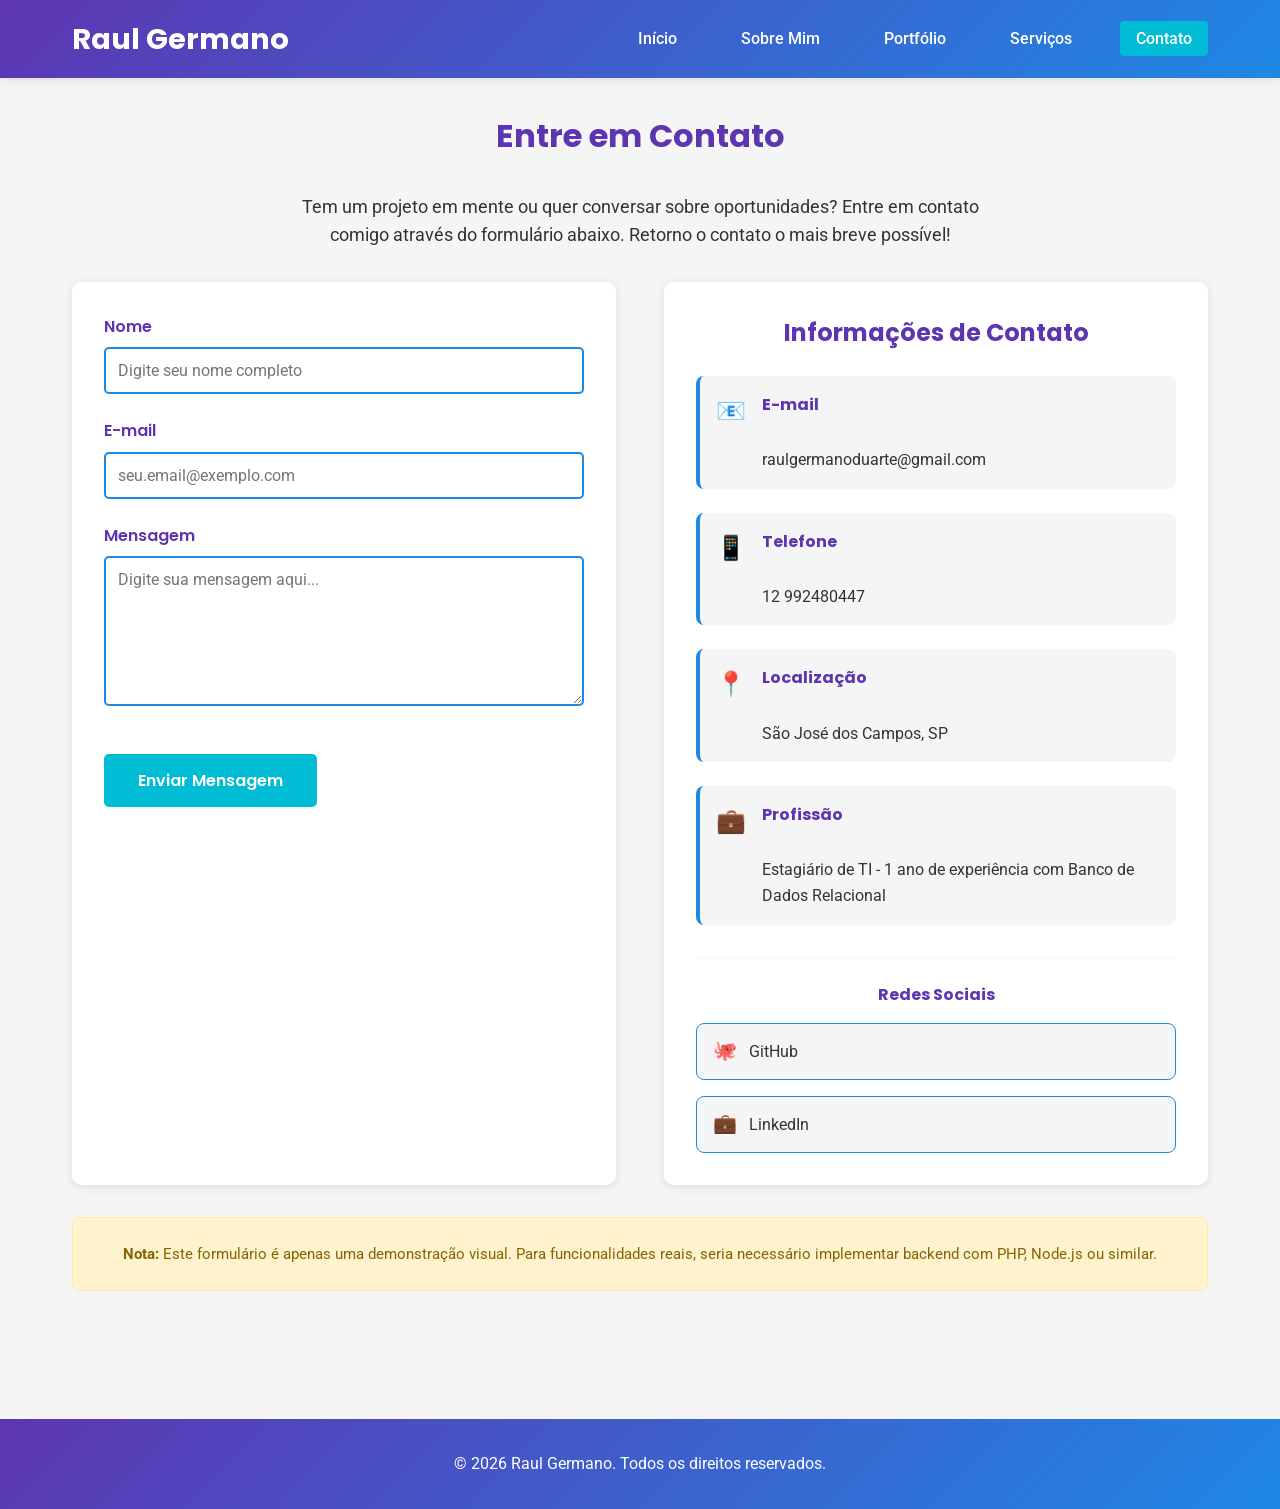
==== pages/contato.html @ ddbc05ea "Passo 5: Criar página Contato com formulário HTML e informações de contato" ====
<!DOCTYPE html>
<html lang="pt-BR">
<head>
    <meta charset="UTF-8">
    <meta name="viewport" content="width=device-width, initial-scale=1.0">
    <title>Contato - Raul Germano</title>
    <link rel="stylesheet" href="../css/style.css">
    <link href="https://fonts.googleapis.com/css2?family=Poppins:wght@400;600;700&family=Roboto:wght@400;500&display=swap" rel="stylesheet">
</head>
<body>
    <!-- Navegação -->
    <nav class="navbar">
        <div class="navbar-container">
            <h1 class="logo">Raul Germano</h1>
            <ul class="nav-menu">
                <li class="nav-item">
                    <a href="../index.html" class="nav-link">Início</a>
                </li>
                <li class="nav-item">
                    <a href="sobre.html" class="nav-link">Sobre Mim</a>
                </li>
                <li class="nav-item">
                    <a href="portfolio.html" class="nav-link">Portfólio</a>
                </li>
                <li class="nav-item">
                    <a href="servicos.html" class="nav-link">Serviços</a>
                </li>
                <li class="nav-item">
                    <a href="contato.html" class="nav-link active">Contato</a>
                </li>
            </ul>
        </div>
    </nav>

    <!-- Conteúdo Principal -->
    <main class="container">
        <section class="contato-section">
            <h1 class="section-title">Entre em Contato</h1>
            <p class="contato-intro">
                Tem um projeto em mente ou quer conversar sobre oportunidades? 
                Entre em contato comigo através do formulário abaixo. 
                Retorno o contato o mais breve possível!
            </p>

            <div class="contato-content">
                <!-- Formulário de Contato -->
                <div class="form-container">
                    <form class="contato-form">
                        <div class="form-group">
                            <label for="nome">Nome</label>
                            <input type="text" id="nome" name="nome" placeholder="Digite seu nome completo" required>
                        </div>

                        <div class="form-group">
                            <label for="email">E-mail</label>
                            <input type="email" id="email" name="email" placeholder="seu.email@exemplo.com" required>
                        </div>

                        <div class="form-group">
                            <label for="mensagem">Mensagem</label>
                            <textarea id="mensagem" name="mensagem" rows="6" placeholder="Digite sua mensagem aqui..." required></textarea>
                        </div>

                        <button type="submit" class="btn btn-submit">Enviar Mensagem</button>
                    </form>
                </div>

                <!-- Informações de Contato -->
                <div class="info-contato">
                    <h3>Informações de Contato</h3>

                    <div class="info-item">
                        <div class="info-icon">📧</div>
                        <div class="info-text">
                            <strong>E-mail</strong><br>
                            raulgermanoduarte@gmail.com
                        </div>
                    </div>

                    <div class="info-item">
                        <div class="info-icon">📱</div>
                        <div class="info-text">
                            <strong>Telefone</strong><br>
                            12 992480447
                        </div>
                    </div>

                    <div class="info-item">
                        <div class="info-icon">📍</div>
                        <div class="info-text">
                            <strong>Localização</strong><br>
                            São José dos Campos, SP
                        </div>
                    </div>

                    <div class="info-item">
                        <div class="info-icon">💼</div>
                        <div class="info-text">
                            <strong>Profissão</strong><br>
                            Estagiário de TI - 1 ano de experiência com Banco de Dados Relacional
                        </div>
                    </div>

                    <!-- Links para Redes Sociais -->
                    <div class="social-links">
                        <h4>Redes Sociais</h4>
                        <div class="social-icons">
                            <a href="https://github.com/Raul-Germano-Rosendo" target="_blank" class="social-link" title="GitHub">
                                <span class="social-icon">🐙</span>
                                GitHub
                            </a>
                            <a href="https://www.linkedin.com/in/raul-germano-rod/" target="_blank" class="social-link" title="LinkedIn">
                                <span class="social-icon">💼</span>
                                LinkedIn
                            </a>
                        </div>
                    </div>
                </div>
            </div>

            <!-- Nota sobre o formulário -->
            <div class="form-note">
                <p><strong>Nota:</strong> Este formulário é apenas uma demonstração visual. 
                Para funcionalidades reais, seria necessário implementar backend com PHP, Node.js ou similar.</p>
            </div>
        </section>
    </main>

    <!-- Rodapé -->
    <footer class="footer">
        <p>&copy; 2026 Raul Germano. Todos os direitos reservados.</p>
    </footer>
</body>
</html>
---- css/style.css ----
/* ===========================
   VARIÁVEIS E CORES
   =========================== */
:root {
    --cor-primaria: #5E35B1;      /* Roxo */
    --cor-secundaria: #1E88E5;    /* Azul */
    --cor-fundo: #F5F5F5;         /* Cinza claro */
    --cor-texto: #333333;         /* Cinza escuro */
    --cor-branco: #FFFFFF;
    --cor-hover: #7E57C2;         /* Roxo mais claro */
    --cor-acento: #00BCD4;        /* Ciano */
}

/* ===========================
   RESET E ESTILOS GLOBAIS
   =========================== */
* {
    margin: 0;
    padding: 0;
    box-sizing: border-box;
}

html {
    scroll-behavior: smooth;
}

body {
    font-family: 'Roboto', sans-serif;
    line-height: 1.6;
    color: var(--cor-texto);
    background-color: var(--cor-fundo);
}

/* ===========================
   NAVEGAÇÃO
   =========================== */
.navbar {
    background: linear-gradient(135deg, var(--cor-primaria) 0%, var(--cor-secundaria) 100%);
    box-shadow: 0 2px 10px rgba(0, 0, 0, 0.1);
    position: sticky;
    top: 0;
    z-index: 100;
}

.navbar-container {
    max-width: 1200px;
    margin: 0 auto;
    padding: 1rem 2rem;
    display: flex;
    justify-content: space-between;
    align-items: center;
}

.logo {
    font-family: 'Poppins', sans-serif;
    font-size: 1.8rem;
    font-weight: 700;
    color: var(--cor-branco);
    text-decoration: none;
}

.nav-menu {
    display: flex;
    list-style: none;
    gap: 2rem;
}

.nav-link {
    color: var(--cor-branco);
    text-decoration: none;
    font-weight: 500;
    transition: all 0.3s ease;
    padding: 0.5rem 1rem;
    border-radius: 4px;
}

.nav-link:hover,
.nav-link.active {
    background-color: var(--cor-acento);
    color: var(--cor-branco);
    transform: translateY(-2px);
}

/* ===========================
   CONTAINER
   =========================== */
.container {
    max-width: 1200px;
    margin: 0 auto;
    padding: 2rem;
}

/* ===========================
   SEÇÃO HERO
   =========================== */
.hero {
    background: linear-gradient(135deg, var(--cor-primaria) 0%, var(--cor-secundaria) 100%);
    color: var(--cor-branco);
    padding: 4rem 2rem;
    border-radius: 10px;
    text-align: center;
    margin-bottom: 3rem;
    box-shadow: 0 4px 15px rgba(0, 0, 0, 0.1);
}

.hero h1 {
    font-family: 'Poppins', sans-serif;
    font-size: 2.5rem;
    font-weight: 700;
    margin-bottom: 1rem;
}

.hero p {
    font-size: 1.1rem;
    margin-bottom: 2rem;
    max-width: 600px;
    margin-left: auto;
    margin-right: auto;
}

/* ===========================
   BOTÃO
   =========================== */
.btn {
    display: inline-block;
    background-color: var(--cor-acento);
    color: var(--cor-branco);
    padding: 0.75rem 2rem;
    border-radius: 5px;
    text-decoration: none;
    font-weight: 600;
    transition: all 0.3s ease;
    border: 2px solid var(--cor-acento);
    cursor: pointer;
    font-family: 'Poppins', sans-serif;
}

.btn:hover {
    background-color: transparent;
    border-color: var(--cor-acento);
    transform: translateY(-3px);
    box-shadow: 0 5px 15px rgba(0, 188, 212, 0.3);
}

/* ===========================
   SEÇÃO PREVIEW
   =========================== */
.preview {
    margin-bottom: 3rem;
}

.preview h2 {
    text-align: center;
    font-family: 'Poppins', sans-serif;
    font-size: 2rem;
    color: var(--cor-primaria);
    margin-bottom: 2rem;
}

.preview-cards {
    display: grid;
    grid-template-columns: repeat(auto-fit, minmax(250px, 1fr));
    gap: 2rem;
}

.card {
    background-color: var(--cor-branco);
    padding: 2rem;
    border-radius: 10px;
    box-shadow: 0 2px 10px rgba(0, 0, 0, 0.1);
    transition: all 0.3s ease;
    border-left: 4px solid var(--cor-secundaria);
}

.card:hover {
    transform: translateY(-5px);
    box-shadow: 0 8px 20px rgba(0, 0, 0, 0.15);
}

.card h3 {
    color: var(--cor-primaria);
    font-family: 'Poppins', sans-serif;
    font-size: 1.3rem;
    margin-bottom: 1rem;
}

.card p {
    color: var(--cor-texto);
    line-height: 1.7;
}

/* ===========================
   SEÇÕES INTERNAS
   =========================== */
.section-title {
    font-family: 'Poppins', sans-serif;
    font-size: 2rem;
    color: var(--cor-primaria);
    margin-bottom: 2rem;
    text-align: center;
}

.section-subtitle {
    font-size: 1.2rem;
    color: var(--cor-secundaria);
    margin-bottom: 1.5rem;
}

/* ===========================
   FORMULÁRIO
   =========================== */
.form-group {
    margin-bottom: 1.5rem;
}

.form-group label {
    display: block;
    margin-bottom: 0.5rem;
    color: var(--cor-primaria);
    font-weight: 600;
    font-family: 'Poppins', sans-serif;
}

.form-group input,
.form-group textarea {
    width: 100%;
    padding: 0.75rem;
    border: 2px solid var(--cor-secundaria);
    border-radius: 5px;
    font-family: 'Roboto', sans-serif;
    font-size: 1rem;
    transition: all 0.3s ease;
}

.form-group input:focus,
.form-group textarea:focus {
    outline: none;
    border-color: var(--cor-primaria);
    box-shadow: 0 0 10px rgba(94, 53, 177, 0.2);
}

.form-group textarea {
    resize: vertical;
    min-height: 150px;
}

/* ===========================
   RODAPÉ
   =========================== */
.footer {
    background: linear-gradient(135deg, var(--cor-primaria) 0%, var(--cor-secundaria) 100%);
    color: var(--cor-branco);
    text-align: center;
    padding: 2rem;
    margin-top: 3rem;
}

/* ===========================
   PÁGINA SOBRE
   =========================== */
.sobre-section {
    margin-bottom: 3rem;
}

.sobre-content {
    background-color: var(--cor-branco);
    padding: 2rem;
    border-radius: 10px;
    box-shadow: 0 2px 10px rgba(0, 0, 0, 0.1);
}

.sobre-texto p {
    color: var(--cor-texto);
    margin-bottom: 1.5rem;
    line-height: 1.8;
    font-size: 1.1rem;
}

.info-box {
    background-color: var(--cor-fundo);
    padding: 1.5rem;
    border-left: 4px solid var(--cor-secundaria);
    margin-bottom: 1.5rem;
    border-radius: 5px;
}

.info-box h3 {
    color: var(--cor-primaria);
    font-family: 'Poppins', sans-serif;
    margin-bottom: 0.5rem;
}

.info-box p {
    margin: 0.5rem 0;
    color: var(--cor-texto);
}

.experiencia-box {
    background: linear-gradient(135deg, rgba(94, 53, 177, 0.1) 0%, rgba(30, 136, 229, 0.1) 100%);
    padding: 1.5rem;
    border-radius: 5px;
    margin-bottom: 1.5rem;
}

.experiencia-box h3 {
    color: var(--cor-primaria);
    font-family: 'Poppins', sans-serif;
    margin-bottom: 0.5rem;
}

.experiencia-box p {
    color: var(--cor-texto);
    margin: 0.5rem 0;
}

/* ===========================
   SKILLS
   =========================== */
.skills-container {
    display: flex;
    flex-wrap: wrap;
    gap: 1rem;
    margin-top: 1.5rem;
}

.skill-tag {
    background: linear-gradient(135deg, var(--cor-primaria) 0%, var(--cor-secundaria) 100%);
    color: var(--cor-branco);
    padding: 0.75rem 1.5rem;
    border-radius: 25px;
    font-weight: 600;
    font-family: 'Poppins', sans-serif;
    transition: all 0.3s ease;
}

.skill-tag:hover {
    transform: translateY(-3px);
    box-shadow: 0 5px 15px rgba(94, 53, 177, 0.3);
}

/* ===========================
   PÁGINA PORTFÓLIO
   =========================== */
.portfolio-section {
    margin-bottom: 3rem;
}

.portfolio-intro {
    text-align: center;
    font-size: 1.1rem;
    color: var(--cor-texto);
    margin-bottom: 2rem;
    max-width: 700px;
    margin-left: auto;
    margin-right: auto;
}

.portfolio-grid {
    display: grid;
    grid-template-columns: repeat(auto-fit, minmax(300px, 1fr));
    gap: 2rem;
    margin-bottom: 3rem;
}

.portfolio-card {
    background-color: var(--cor-branco);
    border-radius: 10px;
    overflow: hidden;
    box-shadow: 0 2px 10px rgba(0, 0, 0, 0.1);
    transition: all 0.3s ease;
    display: flex;
    flex-direction: column;
    border-top: 4px solid var(--cor-secundaria);
}

.portfolio-card:hover {
    transform: translateY(-8px);
    box-shadow: 0 10px 25px rgba(0, 0, 0, 0.15);
}

.card-header {
    background: linear-gradient(135deg, var(--cor-primaria) 0%, var(--cor-secundaria) 100%);
    color: var(--cor-branco);
    padding: 1.5rem;
    display: flex;
    justify-content: space-between;
    align-items: flex-start;
}

.card-header h3 {
    font-family: 'Poppins', sans-serif;
    font-size: 1.2rem;
    margin: 0;
    flex: 1;
}

.year {
    background-color: var(--cor-acento);
    padding: 0.25rem 0.75rem;
    border-radius: 15px;
    font-size: 0.85rem;
    font-weight: 600;
    white-space: nowrap;
    margin-left: 1rem;
}

.card-body {
    padding: 1.5rem;
    flex: 1;
    display: flex;
    flex-direction: column;
}

.project-description {
    color: var(--cor-texto);
    line-height: 1.7;
    margin-bottom: 1rem;
    flex: 1;
}

.tech-tags {
    display: flex;
    flex-wrap: wrap;
    gap: 0.5rem;
    margin-bottom: 1rem;
}

.tech {
    background-color: var(--cor-fundo);
    color: var(--cor-primaria);
    padding: 0.4rem 0.8rem;
    border-radius: 15px;
    font-size: 0.85rem;
    font-weight: 500;
    border: 1px solid var(--cor-secundaria);
}

.project-link {
    color: var(--cor-secundaria);
    text-decoration: none;
    font-weight: 600;
    font-family: 'Poppins', sans-serif;
    transition: all 0.3s ease;
    display: inline-block;
}

.project-link:hover {
    color: var(--cor-primaria);
    transform: translateX(5px);
}

/* ===========================
   SEÇÃO DE ESTATÍSTICAS
   =========================== */
.stats-section {
    background: linear-gradient(135deg, var(--cor-primaria) 0%, var(--cor-secundaria) 100%);
    color: var(--cor-branco);
    padding: 3rem 2rem;
    border-radius: 10px;
    margin-top: 3rem;
}

.stats-grid {
    display: grid;
    grid-template-columns: repeat(auto-fit, minmax(200px, 1fr));
    gap: 2rem;
}

.stat-card {
    text-align: center;
}

.stat-number {
    font-family: 'Poppins', sans-serif;
    font-size: 3rem;
    font-weight: 700;
    margin-bottom: 0.5rem;
}

.stat-label {
    font-size: 1rem;
    opacity: 0.9;
}

/* ===========================
   PÁGINA SERVIÇOS
   =========================== */
.servicos-section {
    margin-bottom: 3rem;
}

.servicos-intro {
    text-align: center;
    font-size: 1.1rem;
    color: var(--cor-texto);
    margin-bottom: 2rem;
    max-width: 700px;
    margin-left: auto;
    margin-right: auto;
}

.servicos-grid {
    display: grid;
    grid-template-columns: repeat(auto-fit, minmax(280px, 1fr));
    gap: 2rem;
    margin-bottom: 3rem;
}

.servico-card {
    background-color: var(--cor-branco);
    padding: 2rem;
    border-radius: 10px;
    box-shadow: 0 2px 10px rgba(0, 0, 0, 0.1);
    transition: all 0.3s ease;
    border-top: 4px solid var(--cor-primaria);
    text-align: center;
}

.servico-card:hover {
    transform: translateY(-8px);
    box-shadow: 0 10px 25px rgba(0, 0, 0, 0.15);
}

.servico-icon {
    font-size: 3rem;
    margin-bottom: 1rem;
    display: inline-block;
}

.servico-card h3 {
    font-family: 'Poppins', sans-serif;
    font-size: 1.4rem;
    color: var(--cor-primaria);
    margin-bottom: 1rem;
}

.servico-card p {
    color: var(--cor-texto);
    margin-bottom: 1.5rem;
    line-height: 1.7;
}

.servico-lista {
    list-style: none;
    text-align: left;
    display: inline-block;
}

.servico-lista li {
    color: var(--cor-texto);
    padding: 0.5rem 0;
    padding-left: 1.5rem;
    position: relative;
}

.servico-lista li:before {
    content: "•";
    color: var(--cor-secundaria);
    font-weight: bold;
    display: absolute;
    left: 0;
}

/* ===========================
   DIFERENCIAIS
   =========================== */
.diferenciais-section {
    background: linear-gradient(135deg, rgba(94, 53, 177, 0.05) 0%, rgba(30, 136, 229, 0.05) 100%);
    padding: 2rem;
    border-radius: 10px;
    border-left: 4px solid var(--cor-secundaria);
}

.diferenciais-grid {
    display: grid;
    grid-template-columns: repeat(auto-fit, minmax(200px, 1fr));
    gap: 2rem;
}

.diferencial-item {
    text-align: center;
}

.diferencial-item h4 {
    color: var(--cor-primaria);
    font-family: 'Poppins', sans-serif;
    font-size: 1.1rem;
    margin-bottom: 0.5rem;
}

.diferencial-item p {
    color: var(--cor-texto);
    font-size: 0.95rem;
}

/* ===========================
   PÁGINA CONTATO
   =========================== */
.contato-section {
    margin-bottom: 3rem;
}

.contato-intro {
    text-align: center;
    font-size: 1.1rem;
    color: var(--cor-texto);
    margin-bottom: 2rem;
    max-width: 700px;
    margin-left: auto;
    margin-right: auto;
}

.contato-content {
    display: grid;
    grid-template-columns: 1fr 1fr;
    gap: 3rem;
    margin-bottom: 2rem;
}

.form-container {
    background-color: var(--cor-branco);
    padding: 2rem;
    border-radius: 10px;
    box-shadow: 0 2px 10px rgba(0, 0, 0, 0.1);
}

.contato-form {
    display: flex;
    flex-direction: column;
}

.btn-submit {
    align-self: flex-start;
    margin-top: 1rem;
    padding: 0.75rem 2rem;
    font-size: 1rem;
}

/* ===========================
   INFORMAÇÕES DE CONTATO
   =========================== */
.info-contato {
    background-color: var(--cor-branco);
    padding: 2rem;
    border-radius: 10px;
    box-shadow: 0 2px 10px rgba(0, 0, 0, 0.1);
}

.info-contato h3 {
    font-family: 'Poppins', sans-serif;
    font-size: 1.5rem;
    color: var(--cor-primaria);
    margin-bottom: 1.5rem;
    text-align: center;
}

.info-item {
    display: flex;
    align-items: flex-start;
    margin-bottom: 1.5rem;
    padding: 1rem;
    background-color: var(--cor-fundo);
    border-radius: 8px;
    border-left: 4px solid var(--cor-secundaria);
}

.info-icon {
    font-size: 1.5rem;
    margin-right: 1rem;
    flex-shrink: 0;
}

.info-text strong {
    color: var(--cor-primaria);
    font-family: 'Poppins', sans-serif;
    display: block;
    margin-bottom: 0.25rem;
}

.info-text {
    line-height: 1.6;
}

/* ===========================
   REDES SOCIAIS
   =========================== */
.social-links {
    margin-top: 2rem;
    padding-top: 1.5rem;
    border-top: 1px solid var(--cor-fundo);
}

.social-links h4 {
    font-family: 'Poppins', sans-serif;
    color: var(--cor-primaria);
    margin-bottom: 1rem;
    text-align: center;
}

.social-icons {
    display: flex;
    flex-direction: column;
    gap: 1rem;
}

.social-link {
    display: flex;
    align-items: center;
    text-decoration: none;
    color: var(--cor-texto);
    padding: 0.75rem 1rem;
    border-radius: 8px;
    transition: all 0.3s ease;
    background-color: var(--cor-fundo);
    border: 1px solid var(--cor-secundaria);
}

.social-link:hover {
    background-color: var(--cor-secundaria);
    color: var(--cor-branco);
    transform: translateX(5px);
}

.social-icon {
    font-size: 1.2rem;
    margin-right: 0.75rem;
}

/* ===========================
   NOTA DO FORMULÁRIO
   =========================== */
.form-note {
    background-color: #FFF3CD;
    border: 1px solid #FFEAA7;
    border-radius: 8px;
    padding: 1.5rem;
    margin-top: 2rem;
    text-align: center;
}

.form-note p {
    color: #856404;
    margin: 0;
    font-size: 0.95rem;
}

/* ===========================
   RESPONSIVIDADE
   =========================== */
@media (max-width: 768px) {
    .navbar-container {
        flex-direction: column;
        gap: 1rem;
    }

    .nav-menu {
        flex-direction: column;
        gap: 0.5rem;
        width: 100%;
    }

    .nav-link {
        text-align: center;
        padding: 0.75rem 1rem;
    }

    .hero h1 {
        font-size: 1.8rem;
    }

    .hero p {
        font-size: 1rem;
    }

    .container {
        padding: 1rem;
    }

    .preview-cards {
        grid-template-columns: 1fr;
    }

    .section-title {
        font-size: 1.5rem;
    }
}

@media (max-width: 480px) {
    .hero {
        padding: 2rem 1rem;
    }

    .hero h1 {
        font-size: 1.5rem;
    }

    .nav-menu {
        gap: 0.25rem;
    }

    .nav-link {
        padding: 0.5rem 0.75rem;
        font-size: 0.9rem;
    }
}
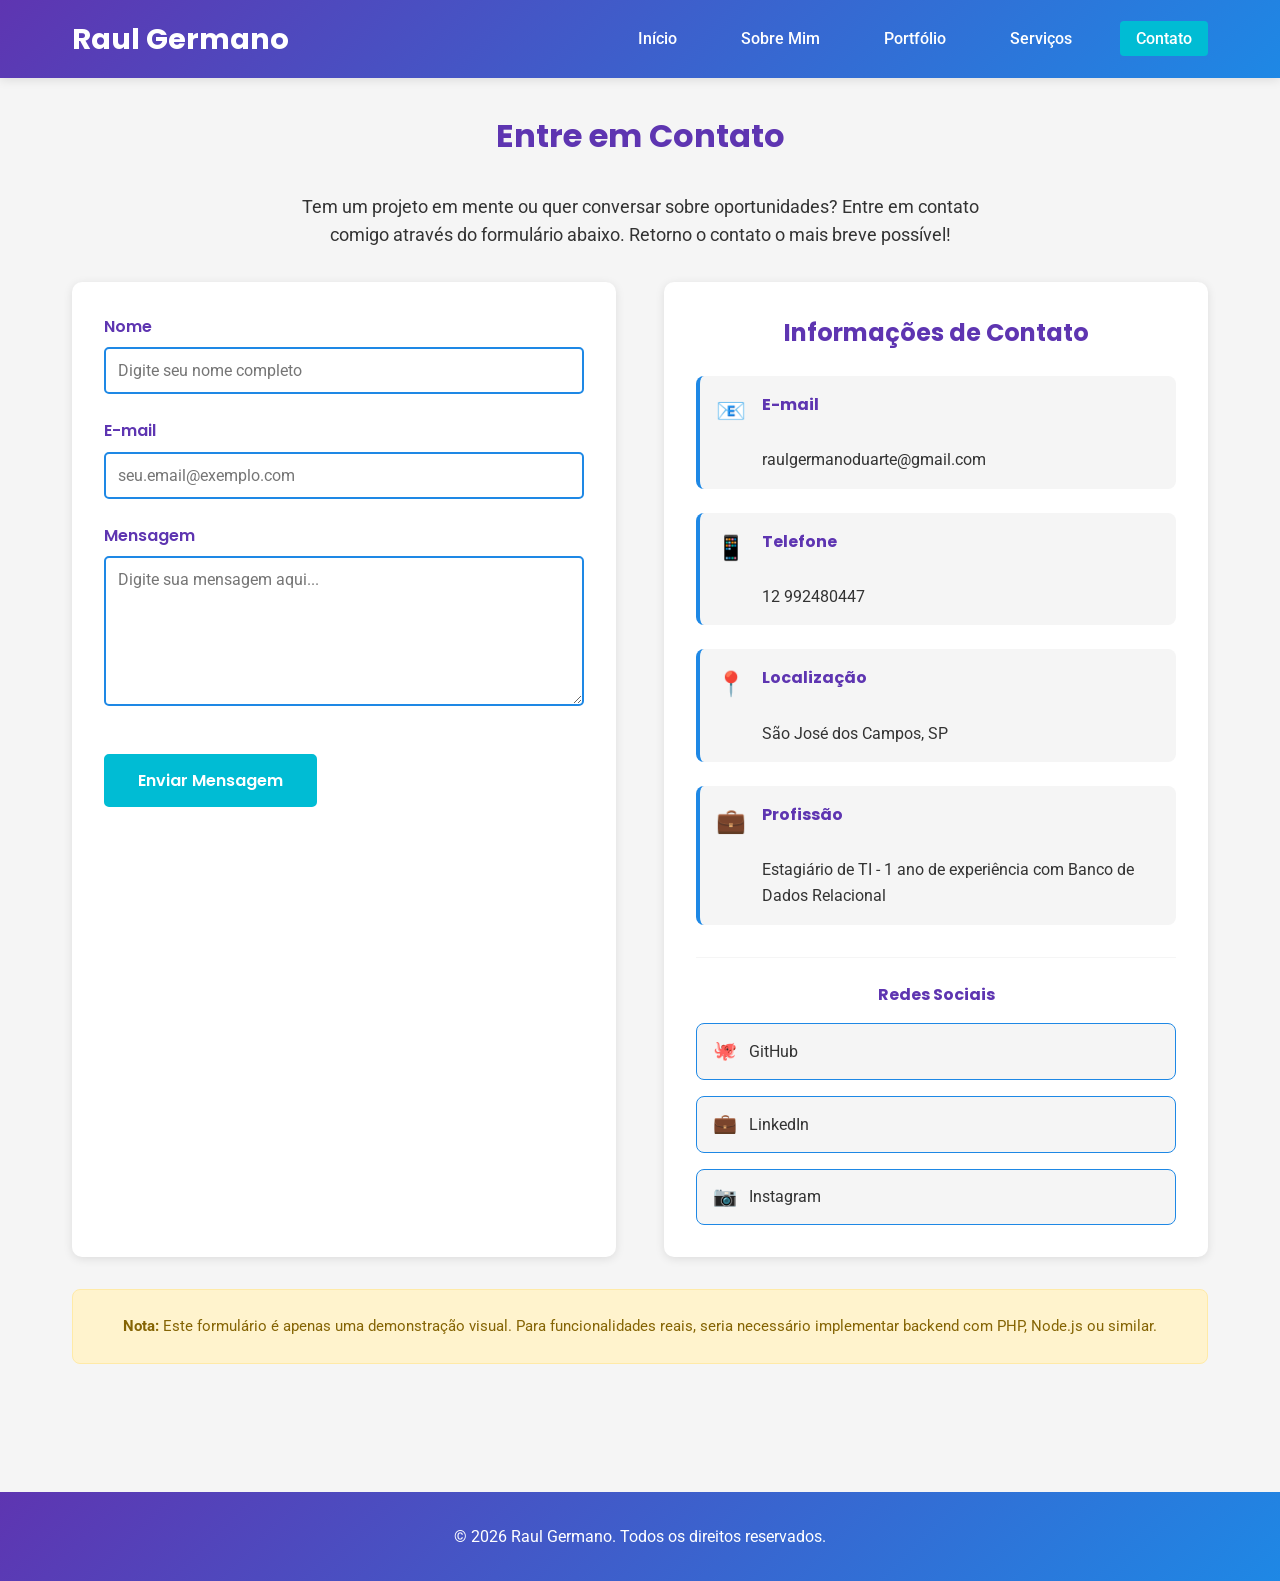
==== commit bf71ebbf: "Adicionar Instagram na página de contato" ====
--- a/pages/contato.html
+++ b/pages/contato.html
@@ -113,6 +113,10 @@
                                 <span class="social-icon">💼</span>
                                 LinkedIn
                             </a>
+                            <a href="https://www.instagram.com/raul_germano_rod/" target="_blank" class="social-link" title="Instagram">
+                                <span class="social-icon">📷</span>
+                                Instagram
+                            </a>
                         </div>
                     </div>
                 </div>
--- a/css/style.css
+++ b/css/style.css
@@ -780,8 +780,41 @@
         grid-template-columns: 1fr;
     }
 
+    .portfolio-grid {
+        grid-template-columns: 1fr;
+    }
+
+    .servicos-grid {
+        grid-template-columns: 1fr;
+    }
+
+    .contato-content {
+        grid-template-columns: 1fr;
+        gap: 2rem;
+    }
+
+    .stats-grid {
+        grid-template-columns: 1fr;
+    }
+
+    .diferenciais-grid {
+        grid-template-columns: 1fr;
+    }
+
     .section-title {
         font-size: 1.5rem;
+    }
+
+    .sobre-content {
+        padding: 1rem;
+    }
+
+    .info-contato {
+        padding: 1.5rem;
+    }
+
+    .form-container {
+        padding: 1.5rem;
     }
 }
 
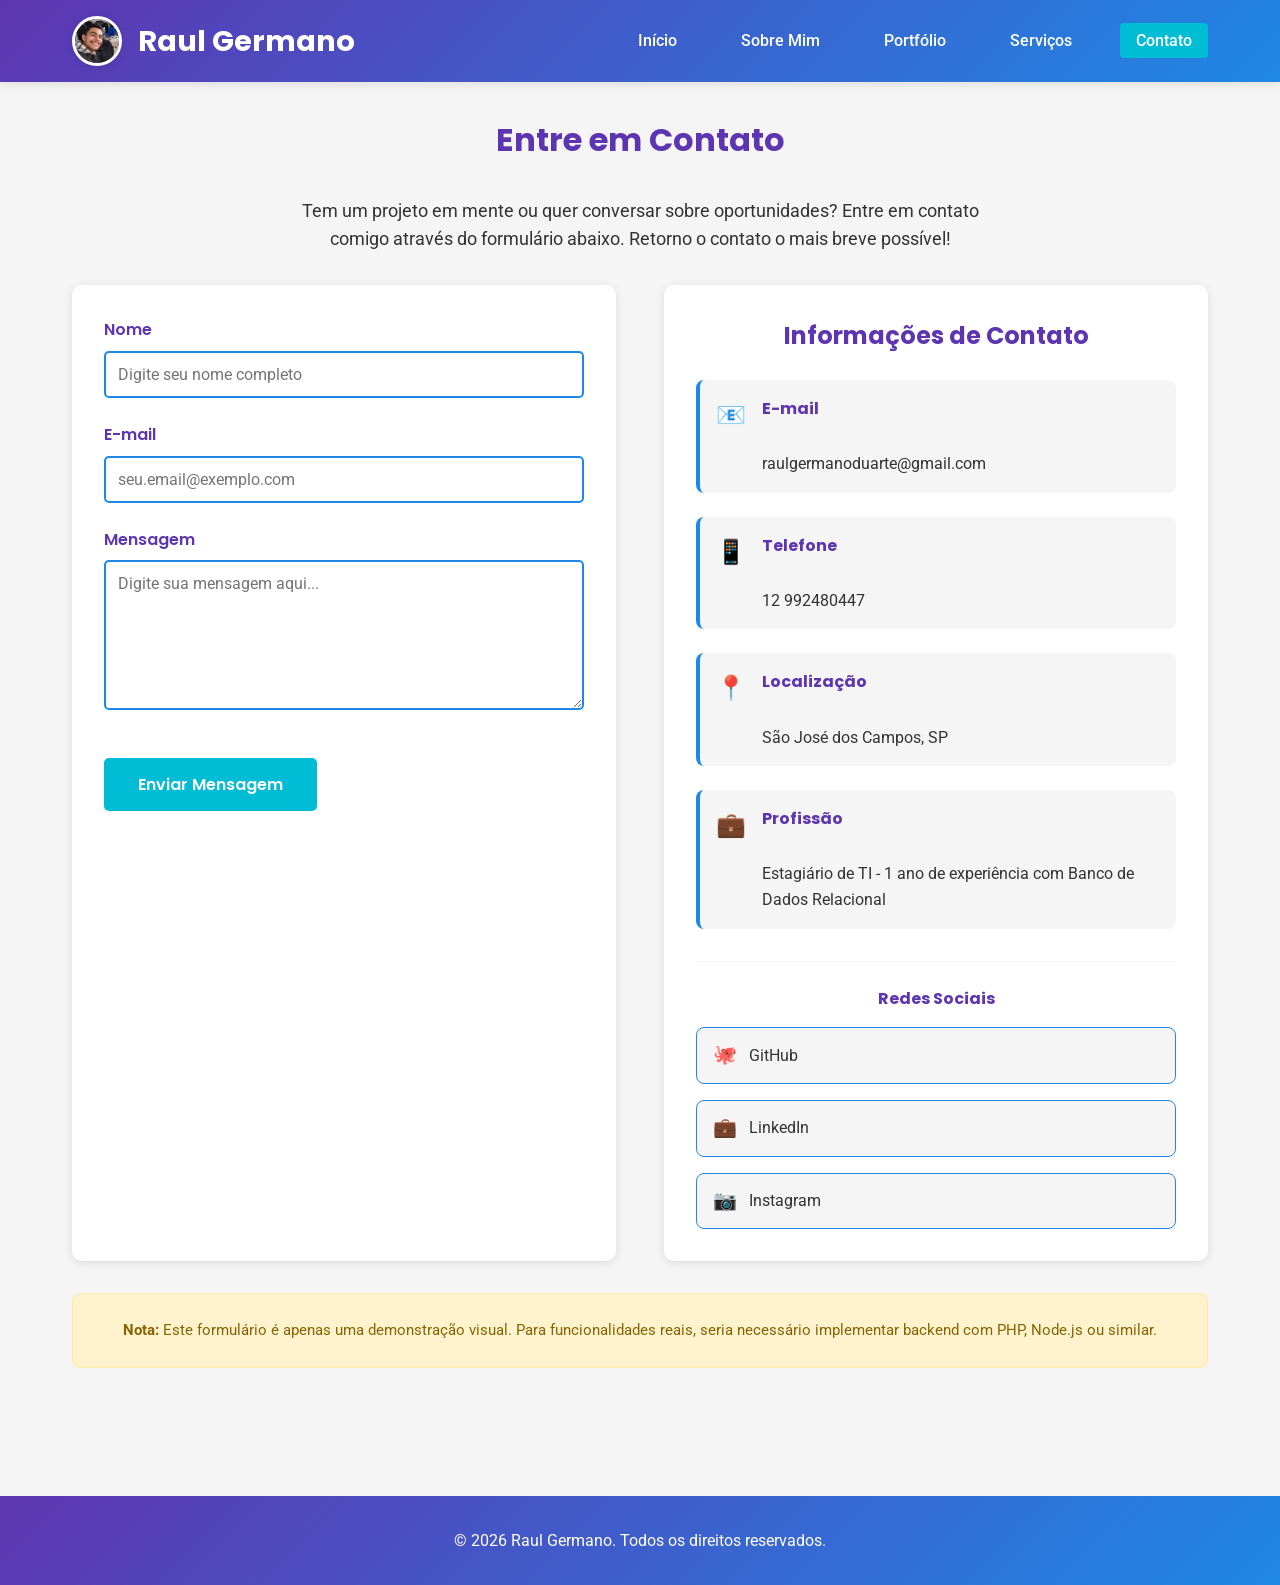
==== commit cf86c779: "Adicionar foto de perfil no header de todas as páginas" ====
--- a/pages/contato.html
+++ b/pages/contato.html
@@ -11,7 +11,10 @@
     <!-- Navegação -->
     <nav class="navbar">
         <div class="navbar-container">
-            <h1 class="logo">Raul Germano</h1>
+            <h1 class="logo">
+                <img src="../img/132112486.jpg" alt="Foto de Raul Germano" class="profile-photo">
+                Raul Germano
+            </h1>
             <ul class="nav-menu">
                 <li class="nav-item">
                     <a href="../index.html" class="nav-link">Início</a>
--- a/css/style.css
+++ b/css/style.css
@@ -51,12 +51,24 @@
     align-items: center;
 }
 
+.profile-photo {
+    width: 50px;
+    height: 50px;
+    border-radius: 50%;
+    object-fit: cover;
+    border: 3px solid var(--cor-branco);
+    box-shadow: 0 2px 8px rgba(0, 0, 0, 0.1);
+    margin-right: 1rem;
+}
+
 .logo {
     font-family: 'Poppins', sans-serif;
     font-size: 1.8rem;
     font-weight: 700;
     color: var(--cor-branco);
     text-decoration: none;
+    display: flex;
+    align-items: center;
 }
 
 .nav-menu {
